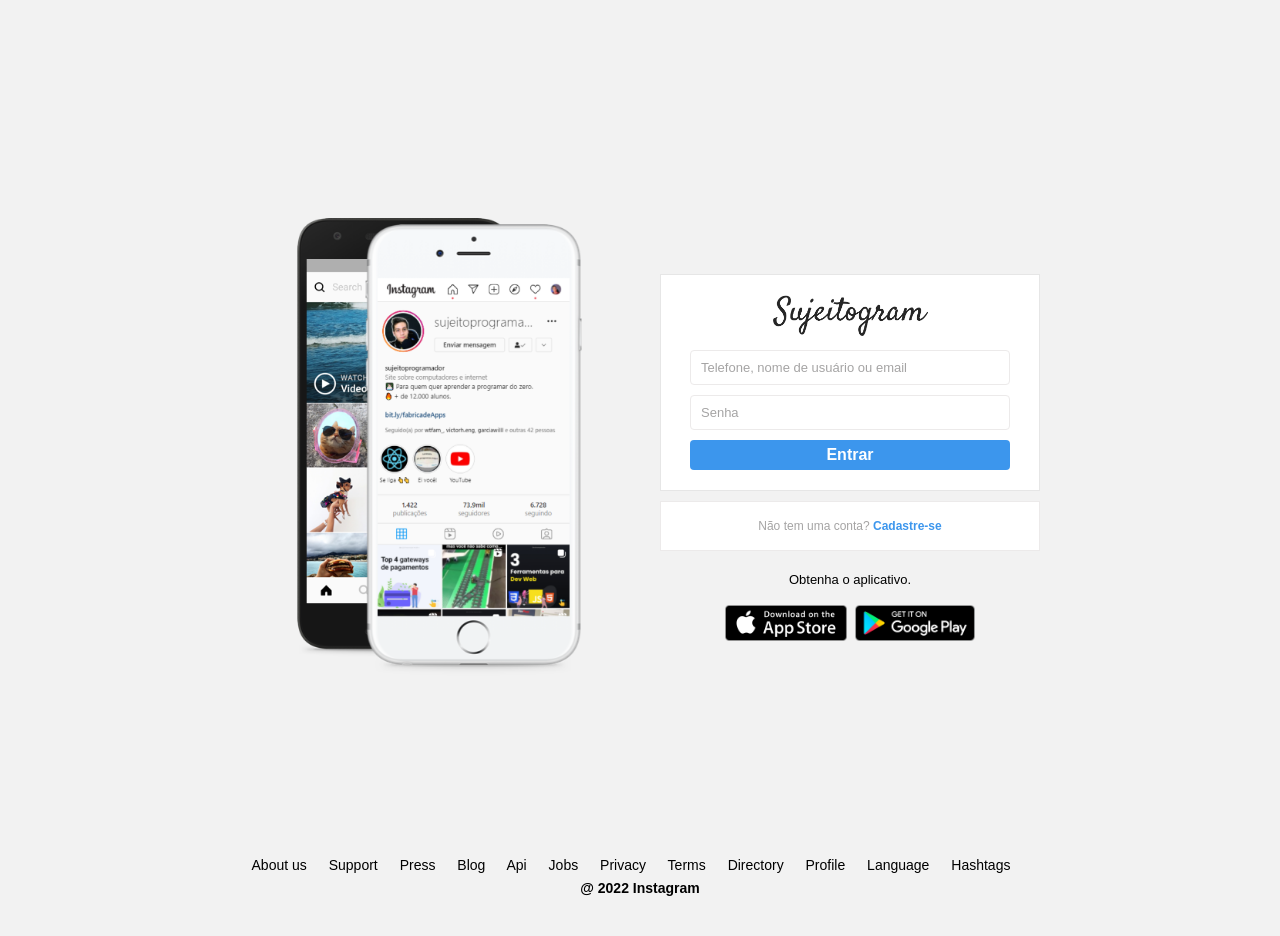
==== index.html @ f11e03a7 "Primeiro committ teste" ====
<!DOCTYPE html>
<html lang="pt-br">
<head>
    <meta charset="UTF-8">
    <meta name="viewport" content="width=device-width, initial-scale=1.0">
    <link rel="stylesheet" href="style.css">
    <title>instagram</title>
</head>
<body>
    <div class="wrapper">

        <!-- Container maior -->
        <div class="container">

            <!-- Coluna esquerda -->
            <div class="column left"> 
                <div class="main"></div>
            </div>

            <!-- Coluna direita -->
            <div class="column right">
                <div class="login-panel">
                    <div class="logo">
                        <img src="assets/logo.png" alt="instagram">
                    </div>
                    <form >
                        <input type="text" placeholder="Telefone, nome de usuário ou email">
                        <input type="password" placeholder="Senha">

                        <input type="submit" value="Entrar">
                       
                    </form>

                </div>
                <div class="infobox">
                    <p>Não tem uma conta? <a href="signup.html">Cadastre-se</a></p>
                </div>

                <div class="get-app-panel">
                    Obtenha o aplicativo.
                    <div class="app-buttons">
                        <a href="#">
                            <img src="assets/appstore.png" alt="appstore">
                        </a>
                        <a href="#">
                            <img src="assets/googleplay.png" alt="playstore">
                        </a>
                    </div>
                </div>
            </div>
        </div>

        <!-- Rodapé -->
         <footer>
            <div class="footer-inner">
                <a href="#">About us</a>
                <a href="#">Support</a>
                <a href="#">Press</a>
                <a href="#">Blog</a>
                <a href="#">Api</a>
                <a href="#">Jobs</a>
                <a href="#">Privacy</a>
                <a href="#">Terms</a>
                <a href="#">Directory</a>
                <a href="#">Profile</a>
                <a href="#">Language</a>
                <a href="#">Hashtags</a>
                <div class="text-small">@ 2022 Instagram </div>
            </div>
         </footer>
    </div>
</body>
</html>
---- style.css ----
* {
    box-sizing: border-box;
    padding: 0%;
    margin: 0%;
}

a {
    text-decoration: none;
    color: #3c96ed
}

body {
    --background: #f2f2f2;
    --white: #fff;

    font-family: Arial, Helvetica, sans-serif;
    background-color: var(--background);
    height: 100%;
    width: 100%;
    margin: 0;
    padding: 0;
    font-size: 14px;
    line-height: 18px;
}

.wrapper {
    height: 100vh;
}

.container {
    margin: 0 auto;
    height: 104%;
    width: 800px;
    display: flex;
    align-items: center;
}

.column {
    flex-grow: 1;
    width: 50%;
}

.left{
    background-image: url("assets/foto-main.png");
    background-size: 350px;
    background-repeat: no-repeat;
    background-position: center;
    height: 600px;
    margin-bottom: 50px;
}

.right {
    padding-left: 20px;
}

.login-panel{
    background-color: var(--white);
    border: 1px solid #e6e6e6;
    padding: 20px 0;
    text-align: center;
    
}

.logo img{
    width:155px;
}

form {
    display: flex;
    flex-direction: column;
    align-items: center; 
    justify-content: center;
}

input[type="password"], input[type="text"]{
    background-color: var(--white);
    border: 1px solid RGB(236, 234, 234);
    height: 35px;
    border-radius: 4px;
    margin-top: 10px;
    padding: 10px;
    font-size: 13px;
    width: 320px;
}

input[type="password"]::placeholder, input[type="text"]::placeholder {
    color: rgb(165,164 ,164 );
}

input[type=password]:focus, input[type="text"]:focus {
    outline: none;
    border: 1px solid #a1a1a1;
}

input[type="submit"] {
    width:320px;
    margin-top: 10px;
    height: 30px;
    background-color: #3c96ed;
    color: #fff;
    border-radius: 4px;
    border: none;
    font-size: 16px;
    cursor: pointer;
    font-weight: bold;

}

.infobox {
    background-color: var(--white);
    height: 50px;
    border: 1px solid RGB(236, 234, 234);
    margin: 10px auto 0;
    display: flex;
    align-items: center;
    justify-content: center;
}

.infobox p {
    user-select: none;
    font-size: 12px;
     color: rgb(165,164 ,164 );
}

.infobox p a{
    font-weight: bold;
    user-select: none;
}

.get-app-panel {
    margin-top: 20px;
    font-size: 13px;
    text-align: center;
}

.app-buttons {
    margin-top: 16px;
    margin-bottom: 16px;
}

.app-buttons img {
    height: 36px;
    padding: 0 2px;
}

footer {
    text-align: center;
    height: 50px;
    margin-top: -80px;
}

footer a {
    color: black;
    margin-right: 18px;
}

.text-small{
    text-align: center;
    font-weight: bold;
    padding-top: 5px;
}




/* Página Signup - cadastro */




.container-signup {
    margin: 0 auto;
    height: 100%;
    width: 400px;
    display: flex;
    align-items: center;
}

.signup-panel{
    background-color: var(--white);
    border: 1px solid #e6e6e6;
    padding: 20px 0;
    text-align: center;
    height: 50%;
}

.message {
    margin: 10px 70px;
}

.message span {
    font-size: 14px;
    line-height: 20px;
    font-weight: bold ;
    color: #8e8e8e
}

.facebook-button {
    width: 320px;
    height: 35px;
    background-color: #0095f6;
    color: var(--white);
    border-radius: 4px;
    border: none;
    font-size: 15px;
    cursor: pointer;
    font-weight: bold;
}

.divisor-container {
    display: flex;
    justify-content: center;
    align-items: center;
    margin: 10px 0;
}

.line{
    height: 1px;
    background-color: #e6e6e6;
    width: 35%;
}

.divisor-tag {
    font-weight: bold;
    margin: 0 2.5%;
    color: #8e8e8e;
    user-select: none;
}





/* Responsividade */




@media (max-width: 700px) {
   .left {
        display: none;
   }

    .container {
          width: 70%;
    }

    .right {
        padding-left: 0;
    }

    .login-panel{
        border-radius: 5px;
    }

    .infobox{
        border-radius: 5px; 
    }

    .app-buttons {
        margin-top: 16px;
        margin-bottom: 16px;
    }

    footer {
        margin-top: 50px;
    }
}

@media (max-width: 450px) {
    .container{
        width: 90%;
    }

    .container-signup {
        width: 90%;
    }

     .app-buttons img {
        height: 30px;
    }

    .message {
        margin: 10px 35px;
    }

    .message span {
        font-size: 15px;
    }

    .facebook-button {
        width: 80%;
    }

    input[type="password"], input[type="text"]{
        width: 80%;
    }

     input[type="submit"] {
        width: 80%;
    }



}
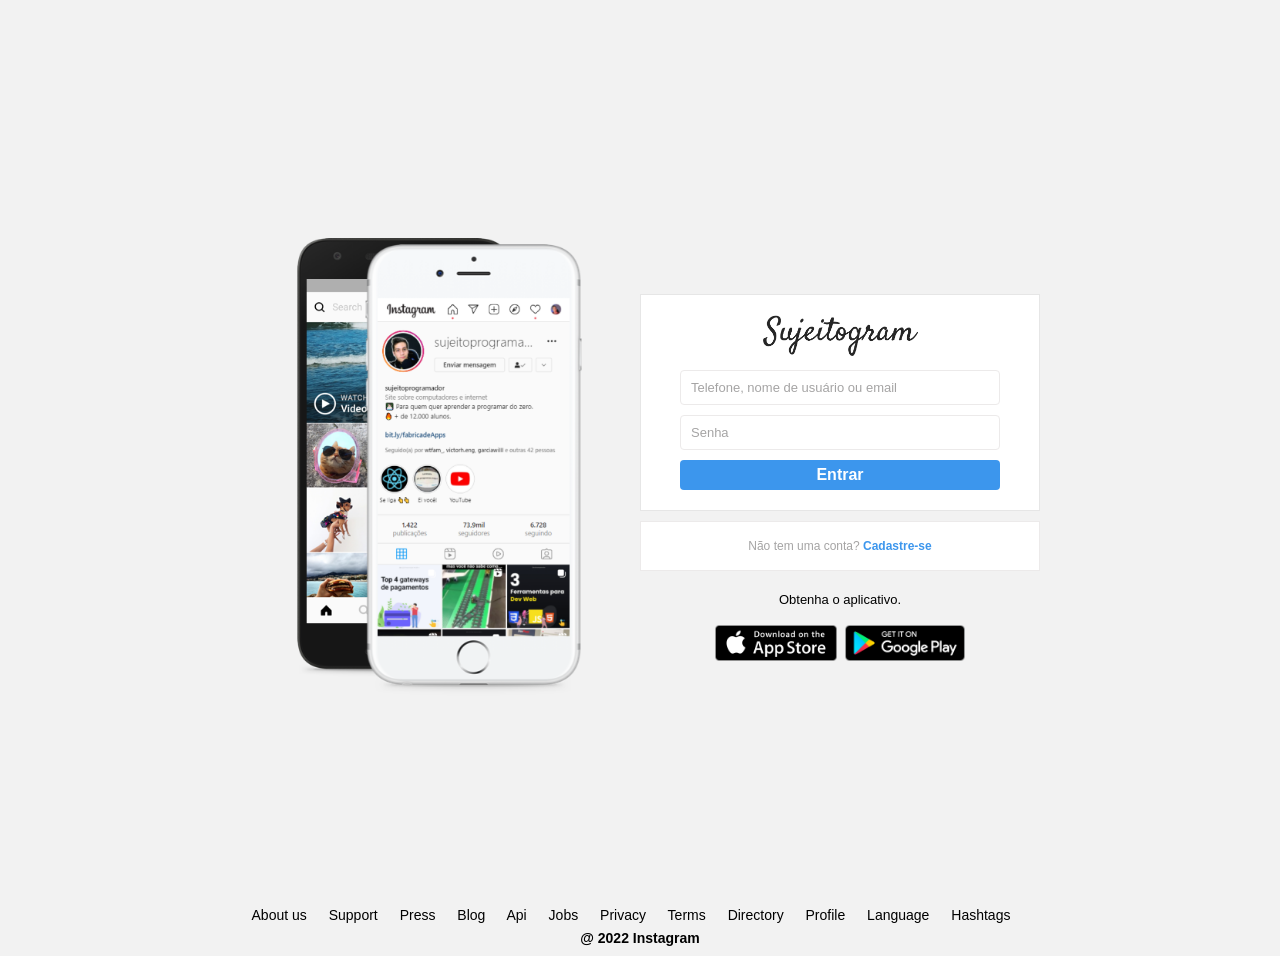
==== commit 2edf861d: "Mudando readme" ====
--- a/index.html
+++ b/index.html
@@ -51,7 +51,7 @@
         </div>
 
         <!-- Rodapé -->
-         <footer>
+         <footer class="footer-login">
             <div class="footer-inner">
                 <a href="#">About us</a>
                 <a href="#">Support</a>
--- a/style.css
+++ b/style.css
@@ -36,6 +36,7 @@
 }
 
 .column {
+    margin-top: 40px;
     flex-grow: 1;
     width: 50%;
 }
@@ -50,7 +51,7 @@
 }
 
 .right {
-    padding-left: 20px;
+    padding-left: %;
 }
 
 .login-panel{
@@ -143,10 +144,10 @@
     padding: 0 2px;
 }
 
-footer {
+.footer-login {
     text-align: center;
     height: 50px;
-    margin-top: -80px;
+    margin-top: -30px;
 }
 
 footer a {
@@ -167,10 +168,17 @@
 
 
 
+.container {
+    margin: 0 auto;
+    height: 104%;
+    width: 800px;
+    display: flex;
+    align-items: center;
+}
 
 .container-signup {
     margin: 0 auto;
-    height: 100%;
+    height: 104%;
     width: 400px;
     display: flex;
     align-items: center;
@@ -262,8 +270,8 @@
         margin-bottom: 16px;
     }
 
-    footer {
-        margin-top: 50px;
+    .footer {
+        margin-top: 0px;
     }
 }
 
